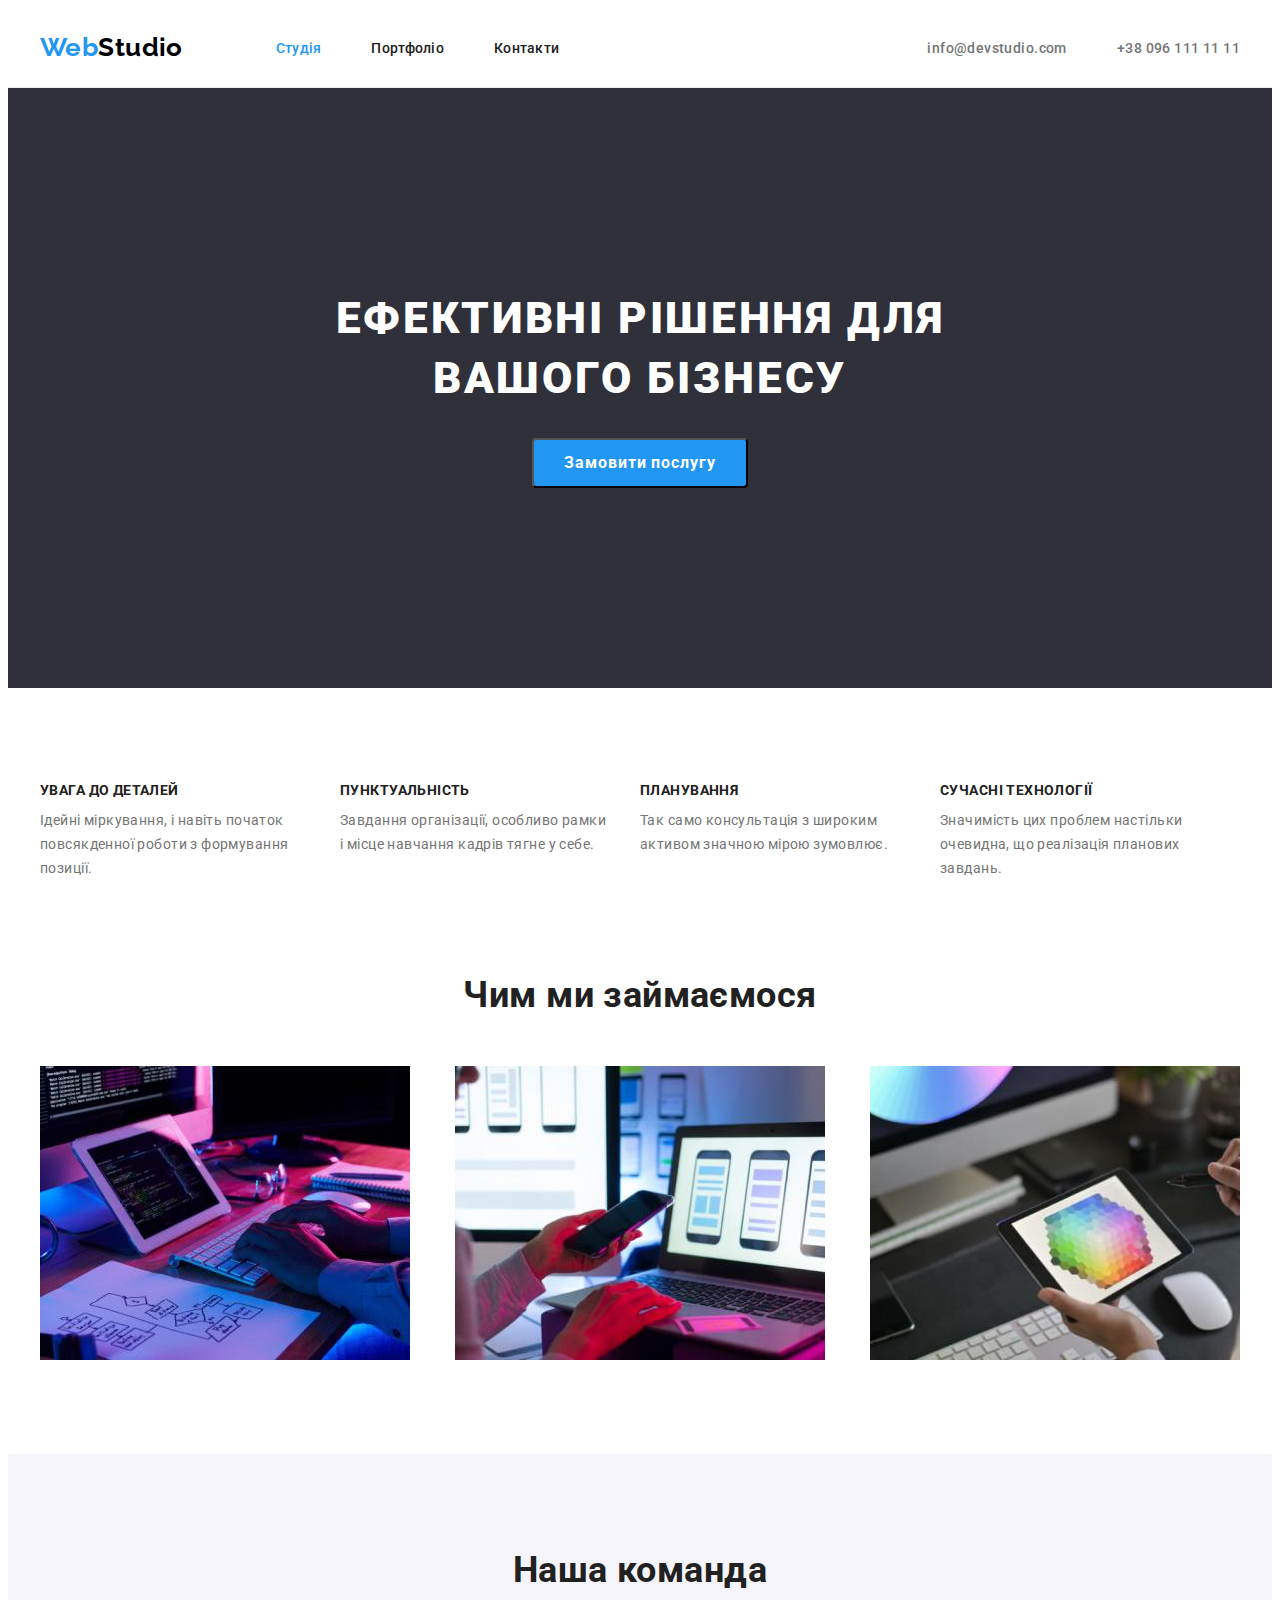
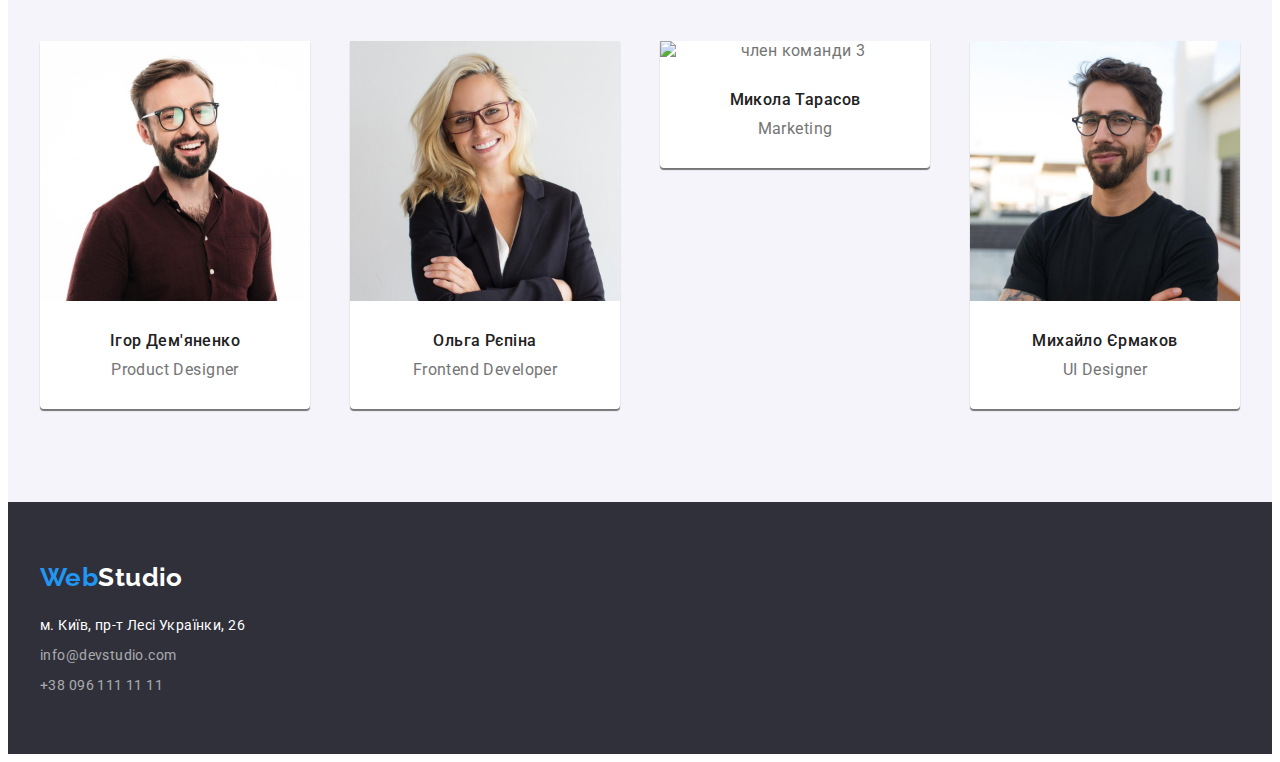
==== index.html @ a2981fea "test commit hw4" ====
<!DOCTYPE html>
<html lang="uk">

<head>
  <meta charset="UTF-8">
  <meta http-equiv="X-UA-Compatible" content="IE=edge">
  <meta name="viewport" content="width=device-width, initial-scale=1.0">
  <meta name="description" content="Рішення для бізнесу в Інтернет">
  <title>Web Studio</title>
  <link rel="preconnect" href="https://fonts.googleapis.com">
  <link rel="preconnect" href="https://fonts.gstatic.com" crossorigin>
  <link href="https://fonts.googleapis.com/css2?family=Raleway:wght@700&family=Roboto:wght@400;500;700;900&display=swap"
    rel="stylesheet">
  <link rel="stylesheet" href="https://cdnjs.cloudflare.com/ajax/libs/modern-normalize/1.1.0/modern-normalize.min.css"
    integrity="sha512-wpPYUAdjBVSE4KJnH1VR1HeZfpl1ub8YT/NKx4PuQ5NmX2tKuGu6U/JRp5y+Y8XG2tV+wKQpNHVUX03MfMFn9Q=="
    crossorigin="anonymous" referrerpolicy="no-referrer">
  <link rel="stylesheet" href="./css/styles.css">
</head>

<body>
  <header class="hdr">
    <div class="container hdr-container">
      <a class="logo-link logo-in-header" href="/"><span class="logo-accent">Web</span>Studio</a>
      <nav class="nav">
        <ul class="hdr-list nav-list">
          <li><a class="nav-list-link  current" href="./index.html">Студія</a></li>
          <li><a class="nav-list-link accent-link" href="./portfolio.html">Портфоліо</a></li>
          <li><a class="nav-list-link accent-link" href="#">Контакти</a></li>
        </ul>
      </nav>

      <ul class="hdr-list">
        <li><a class="contact-list-link accent-link" href="mailto:info@devstudio.com">info@devstudio.com</a></li>
        <li><a class="contact-list-link accent-link" href="tel:+380961111111">+38 096 111 11 11</a></li>
      </ul>
    </div>
  </header>

  <main>
    <section class="hero">
      <div class="container">
        <h1 class="hero-hdr">Ефективні рішення для<br> вашого бізнесу</h1>
        <button type="button" class="hero-btn">Замовити послугу</button>
      </div>
    </section>

    <section class="profile">
      <div class="container">
        <h2 class="visually-hidden">Особливості</h2>
        <ul class="profile-list ">
          <li class="profile-item">
            <h3 class="profile-title">УВАГА ДО ДЕТАЛЕЙ</h3>
            <p>
              Ідейні міркування, і навіть початок повсякденної роботи з
              формування позиції.
            </p>
          </li>
          <li class="profile-item">
            <h3 class="profile-title">ПУНКТУАЛЬНІСТЬ</h3>
            <p>
              Завдання організації, особливо рамки і місце навчання кадрів тягне
              у себе.
            </p>
          </li>
          <li class="profile-item">
            <h3 class="profile-title">ПЛАНУВАННЯ</h3>
            <p>
              Так само консультація з широким активом значною мірою зумовлює.
            </p>
          </li>
          <li class="profile-item">
            <h3 class="profile-title">СУЧАСНІ ТЕХНОЛОГІЇ</h3>
            <p>
              Значимість цих проблем настільки очевидна, що реалізація планових
              завдань.
            </p>
          </li>
        </ul>
      </div>
    </section>

    <section class="competence">
      <div class="container">
        <h2 class="competence-hdr">Чим ми займаємося</h2>
        <ul class="competence-list ">
          <li class="competence-list-item"><img src="./images/act1.jpg" alt="Розробка" width="370"></li>
          <li><img src="./images/act2.jpg" alt="Тестування" width="370"></li>
          <li><img src="./images/act3.jpg" alt="Дизайн" width="370"></li>
        </ul>
      </div>
    </section>

    <section class="team">
      <div class="container">
        <h2 class="team-hdr">Наша команда</h2>
        <ul class="team-list ">
          <li class="team-card">
            <img src="./images/tmember1.jpg" alt="член команди 1" width="270">
            <p class="team-card-name">Ігор Дем'яненко</p>
            <p lang="en" class="team-card-description">Product Designer</p>
          </li>
          <li class="team-card">
            <img src="./images/tmember2.jpg" alt="член команди 2" width="270">
            <p class="team-card-name">Ольга Рєпіна</p>
            <p lang="en" class="team-card-description">Frontend Developer</p>
          </li>
          <li class="team-card">
            <img src="./images/tmember3.jpg" alt="член команди 3" width="270">
            <p class="team-card-name">Микола Тарасов</p>
            <p lang="en" class="team-card-description">Marketing</p>
          </li>
          <li class="team-card">
            <img src="./images/tmember4.jpg" alt="член команди 4" width="270">
            <p class="team-card-name">Михайло Єрмаков</p>
            <p lang="en" class="team-card-description">UI Designer</p>
          </li>
        </ul>
      </div>
    </section>
  </main>

  <footer class="page-footer">
    <div class="container">
      <a href="/" class="logo-link in-footer"><span class="logo-accent">Web</span>Studio</a>
      <address class="addr">
        <ul class="addr-list">
          <li class="addr-list-item">
            <a class="addr-link on-map-color accent-link"
              href="https://www.google.com/maps/place/Lesi+Ukrainky+Blvd,+26,+Kyiv,+Ukraine,+02000/@50.4265807,30.5383858,17z/data=!3m1!4b1!4m5!3m4!1s0x40d4cf0e033ecbe9:0x57a4dffefec77da0!8m2!3d50.4265807!4d30.5383858"
              target="_blank" rel="noopener noreferrer">м. Київ, пр-т Лесі Українки, 26
            </a>
          </li>
          <li class="addr-list-item">
            <a class="addr-link remote-color accent-link" href="mailto:info@devstudio.com">info@devstudio.com</a>
          </li>
          <li class="addr-list-item">
            <a class="addr-link  remote-color accent-link" href="tel:+380961111111">+38 096 111 11 11</a>
          </li>
        </ul>
      </address>
    </div>
  </footer>
</body>

</html>
---- css/styles.css ----
:root {
  --color-primary: #757575;
  --color-secondary: #212121;
  --color-accent: #2196f3;
  --color-white: #ffffff;
  --color-black: #000000;
  --color-footer-link: rgba(255, 255, 255, 0.6);
  --color-background: #f5f5f5;
  --color-background-secondary: #f5f4fa; /*btns */
  --color-background-black: #2f303a;
  --color-border: #eeeeee;

  /* net values */
  --net-row-num: 3;
  --net-space: 30px;
}

/* ============================== TAG SELECTORS ============================= */

h1,
h2,
h3,
h4,
h5,
h6,
p {
  margin: 0;
}

img {
  /* display: inline-block; */
  display: block;
  max-width: 100%;
  height: auto;
}

ul {
  list-style: none;
  margin: 0;
  padding: 0;
}

a {
  text-decoration: none;
}

button {
  font-family: inherit;
  border-radius: 4px;
  cursor: pointer;
  display: block;
  margin: 0 auto;
}

body {
  background-color: var(--color-white);
  color: var(--color-primary);
  font-family: Roboto, sans-serif;
  font-size: 14px;
  line-height: calc(24 / 14);
  letter-spacing: 0.03em;
}

/* ============================== AUXILARY CLASSES ========================== */

.visually-hidden {
  position: absolute;
  width: 1px;
  height: 1px;
  margin: -1px;
  border: 0;
  padding: 0;
  white-space: nowrap;
  clip-path: inset(100%);
  clip: rect(0 0 0 0);
  overflow: hidden;
}

.accent-link:hover,
.accent-link:focus {
  color: var(--color-accent);
}

.container {
  width: 1200px;
  padding-left: 15px;
  padding-right: 15px;
  margin: 0 auto;
  /* outline: 2px solid red; */
}

/* ============================== HEADER ============================== */

.hdr {
  border-bottom: 1px solid #ececec;
}

/* header height = 80px based on link height = 80px, no paddings*/
.hdr-container {
  display: flex;
  align-items: center;
}

.logo-link {
  font-family: Raleway;
  font-size: 26px;
  font-weight: 700;
  line-height: calc(31 / 26);
  display: inline-block;

  margin-right: 93px;
}

.logo-link.logo-in-header {
  color: var(--color-black);
  padding: 24px 0;
}

.logo-accent {
  color: var(--color-accent);
}

.nav {
  margin-right: auto;
}

.hdr-list {
  display: flex;
}

.nav-list {
  font-weight: 500;
  letter-spacing: 0.02em;
}

.hdr-list > li {
  margin-right: 50px;
}

.hdr-list > li:last-child {
  margin-right: 0px;
}

.nav-list-link {
  color: var(--color-secondary);
  line-height: 1.14;
  padding: 23px 0;
}

.contact-list-link {
  font-weight: 500;
  color: var(--color-primary);
  line-height: 1.14;
  padding: 23px 0;
}

.nav-list-link.current {
  color: var(--color-accent);
}

/* ============================== FOOTER ============================== */

.page-footer {
  padding-top: 60px;
  padding-bottom: 60px;
  background-color: var(--color-background-black);
}

.logo-link.in-footer {
  color: var(--color-white);
  margin-bottom: 20px;
}

.addr {
  color: var(--color-white);
  font-style: inherit;
}

.addr-list {
  padding: 0px;
}

.on-map-color {
  color: var(--color-white);
}

.remote-color {
  color: var(--color-footer-link);
}

.addr-list-item {
  max-height: 21px;
  margin-bottom: 9px;
}
.addr-list-item:last-child {
  margin-bottom: 0;
}

/* ============================== HERO ============================== */

.hero {
  background-color: var(--color-background-black);
  padding-top: 200px;
  padding-bottom: 200px;
}

.hero-hdr {
  color: var(--color-white);
  font-size: 44px;
  font-weight: 900;
  line-height: calc(60 / 44);
  letter-spacing: 0.06em;
  text-transform: uppercase;
  text-align: center;
  margin-bottom: 30px;
}

.hero-btn {
  height: 50px;
  width: 216px;
  color: var(--color-white);
  background-color: var(--color-accent);
  font-size: 16px;
  font-weight: 700;
  line-height: calc(30 / 16);
  letter-spacing: 0.06em;
}

/* ============================== PROFILE ============================== */

.profile {
  padding-top: 94px;
  padding-bottom: 94px;
}

.profile-list {
  display: flex;
}

.profile-item {
  width: 270px;
  margin-right: 30px;
}
.profile-item:last-child {
  margin-right: 0;
}

.profile-title {
  color: var(--color-secondary);
  font-size: 14px;
  line-height: calc(16 / 14);
  text-align: left;
  text-transform: uppercase;
  margin-bottom: 10px;
}

/* ============================== COMPETENCE & TEAM ============================== */

.competence {
  padding-bottom: 94px;
}

.team {
  background-color: var(--color-background-secondary);
  padding-top: 95px;
  padding-bottom: 93px;
}

.competence-list,
.team-list {
  display: flex;

  justify-content: space-between;
  align-items: flex-start;
}

.competence-hdr,
.team-hdr {
  color: var(--color-secondary);
  font-size: 36px;
  line-height: calc(42 / 36);
  text-align: center;
  margin-bottom: 50px;
}

.competence-list-item {
  min-width: 370 px;
}

.team-card {
  background-color: var(--color-white);
  font-size: 16px;
  line-height: calc(19 / 16);
  text-align: center;
  padding-bottom: 30px;
  border-radius: 0px 0px 4px 4px;
  box-shadow: 0 2px 1px var(--color-primary);
}

.team-card-name {
  color: var(--color-secondary);
  font-weight: 500;
  margin-bottom: 10px;
  margin-top: 30px;
}

/* ============================== PORTFOLIO PAGE ============================== */

.projects {
  padding-top: 94px;
  padding-bottom: 94px;
}

.filters {
  display: flex;
  margin-bottom: 50px;
  justify-content: center;
}

.filters-item {
  margin-left: 8px;
}

.filters-item:first-child {
  margin-left: 0;
}

.filter-btn {
  color: var(--color-secondary);
  font-weight: 500;
  font-size: 16px;
  line-height: calc(26 / 16);
  letter-spacing: inherit;
  padding: 6px 22px;
  border-style: none;
}

.filter-btn:hover,
.filter-btn:focus {
  color: var(--color-white);
}

.project-list {
  display: flex;
  flex-wrap: wrap;
  margin-top: calc((-1) * var(--net-space));
  margin-left: calc((-1) * var(--net-space) );
}

.project-list-item {
  margin-left: var(--net-space);
   margin-top: var(--net-space);

  flex-basis: calc(100% / var(--net-row-num) - var(--net-space) * (var(--net-row-num - 1)));
}

.project-description {
  margin:0;
  padding: 20px 24px 19px;
  border-bottom: 1px solid var(--color-border);
  border-left: 1px solid var(--color-border);
  border-right: 1px solid var(--color-border);
}

.project-title {
  color: var(--color-secondary);
  font-size: 18px;
  font-weight: 700;
  line-height: 2;
  letter-spacing: 0.06em;
  margin-bottom: 4px;
}

.project-type {
  color: var(--color-primary);
  font-size: 16px;
  line-height: calc(30 / 16);

}
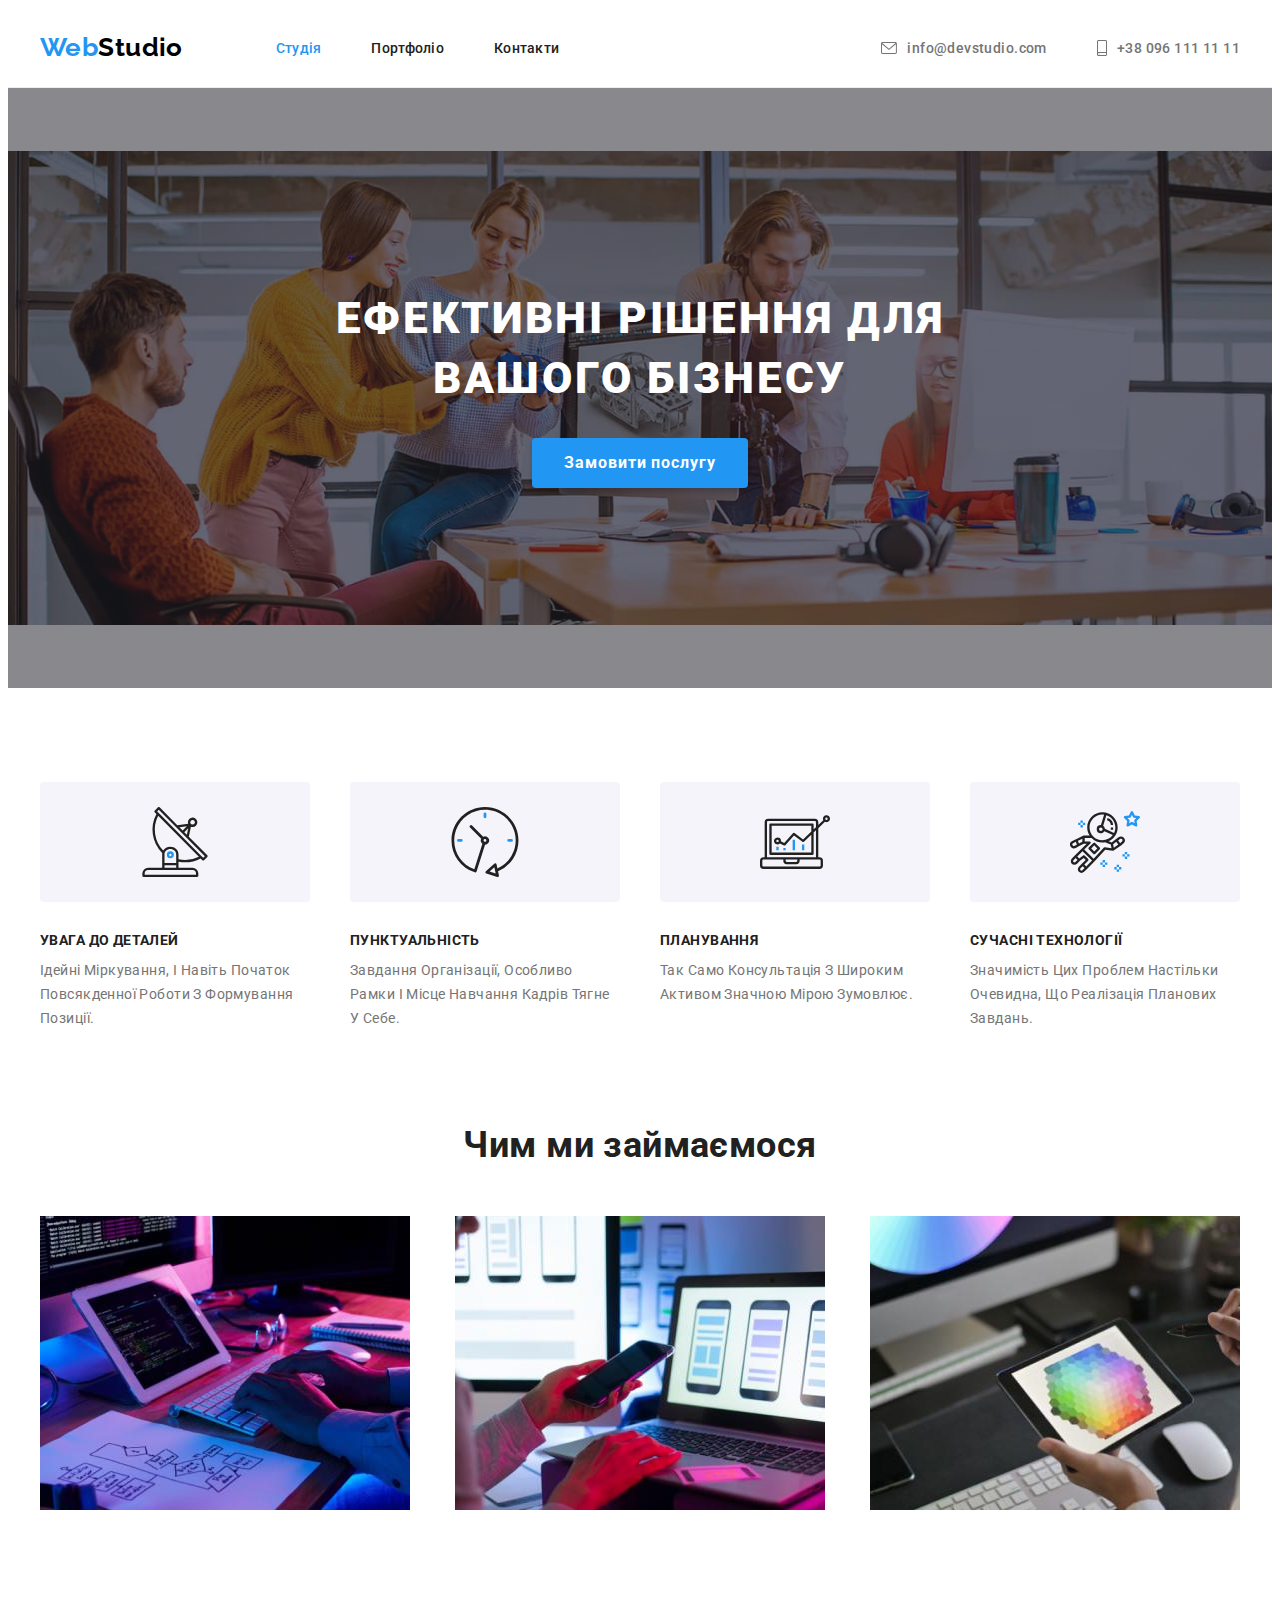
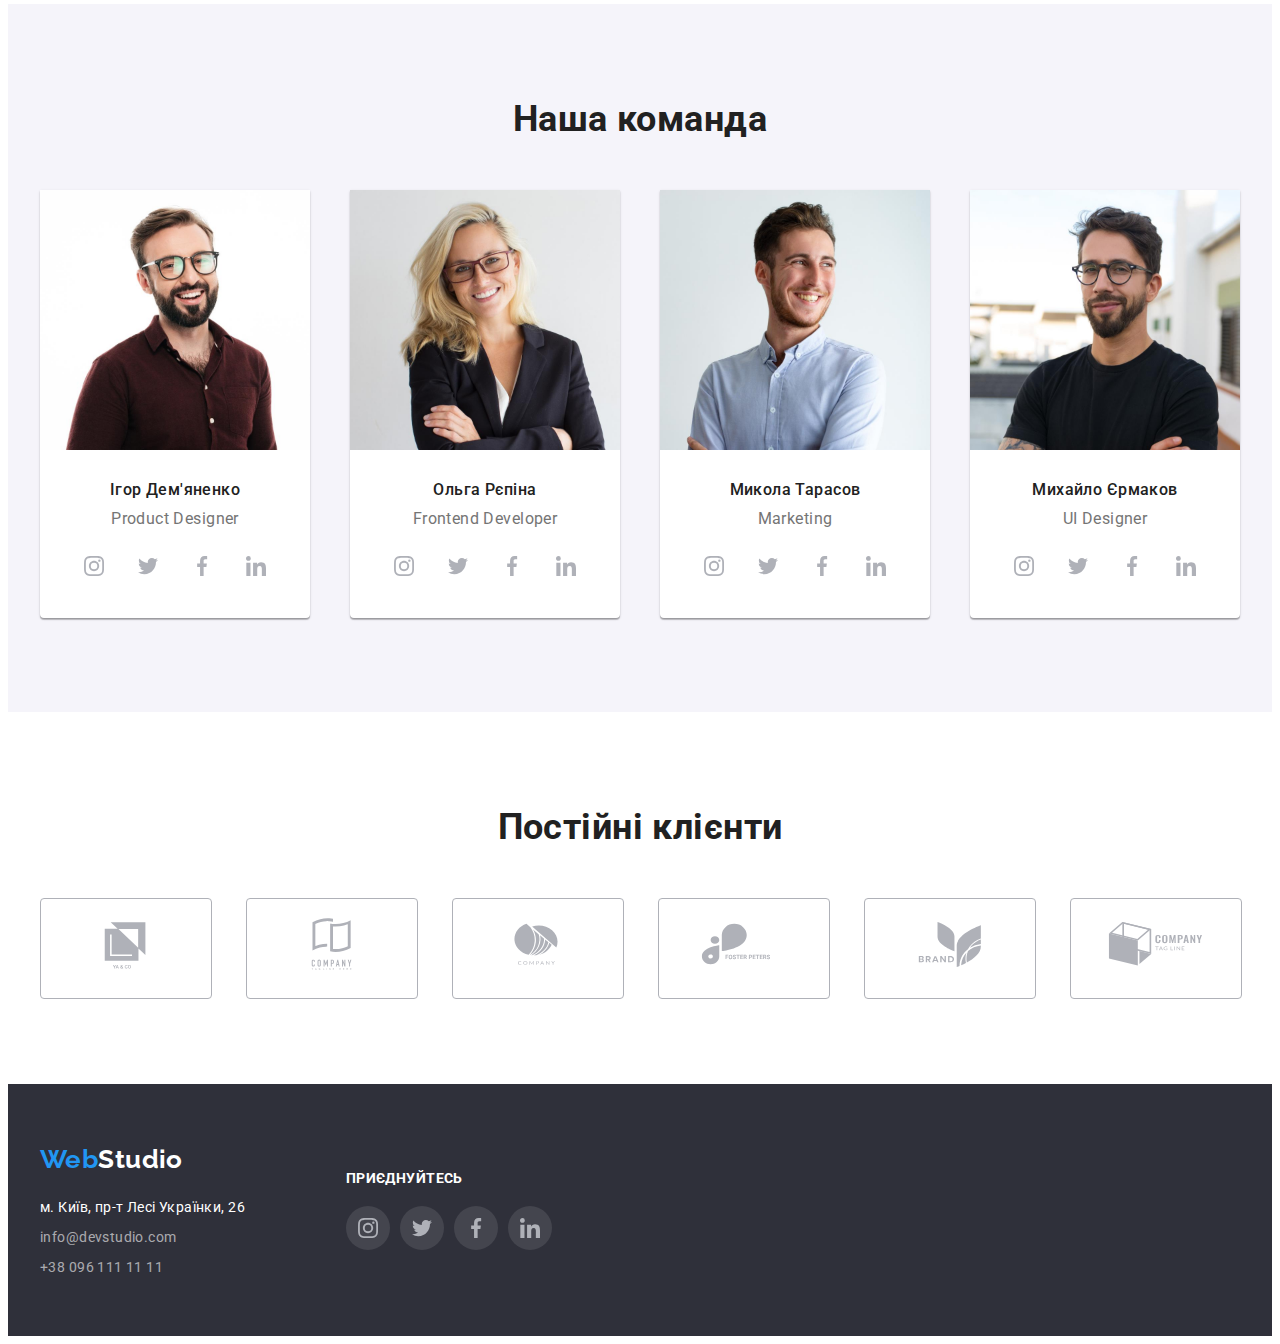
==== commit 0a35bc04: "test commit before final" ====
--- a/index.html
+++ b/index.html
@@ -24,53 +24,67 @@
       <nav class="nav">
         <ul class="hdr-list nav-list">
           <li><a class="nav-list-link  current" href="./index.html">Студія</a></li>
-          <li><a class="nav-list-link accent-link" href="./portfolio.html">Портфоліо</a></li>
-          <li><a class="nav-list-link accent-link" href="#">Контакти</a></li>
+          <li><a class="nav-list-link active-link" href="./portfolio.html">Портфоліо</a></li>
+          <li><a class="nav-list-link active-link" href="#">Контакти</a></li>
         </ul>
       </nav>
 
       <ul class="hdr-list">
-        <li><a class="contact-list-link accent-link" href="mailto:info@devstudio.com">info@devstudio.com</a></li>
-        <li><a class="contact-list-link accent-link" href="tel:+380961111111">+38 096 111 11 11</a></li>
+        <li>
+          <a class="contact-list-link active-link" href="mailto:info@devstudio.com">
+            <svg width="16" height="12">
+              <use href="./images/icons.svg#icon-envelope"></use>
+            </svg>info@devstudio.com</a>
+        </li>
+        <li>
+          <a class="contact-list-link active-link" href="tel:+380961111111">
+            <svg width="10" height="16">
+              <use href="./images/icons.svg#icon-smartphone"></use>
+            </svg>
+            +38 096 111 11 11</a>
+        </li>
       </ul>
     </div>
   </header>
 
   <main>
+    <!-- hero section -->
     <section class="hero">
+
       <div class="container">
         <h1 class="hero-hdr">Ефективні рішення для<br> вашого бізнесу</h1>
         <button type="button" class="hero-btn">Замовити послугу</button>
       </div>
     </section>
 
-    <section class="profile">
+    <!-- Особливості - profile section -->
+    <section class="section">
       <div class="container">
         <h2 class="visually-hidden">Особливості</h2>
-        <ul class="profile-list ">
-          <li class="profile-item">
+        <ul class="section-list">
+          <li class="attention profile-item">
             <h3 class="profile-title">УВАГА ДО ДЕТАЛЕЙ</h3>
-            <p>
+            <p class="profile-description">
               Ідейні міркування, і навіть початок повсякденної роботи з
               формування позиції.
             </p>
           </li>
-          <li class="profile-item">
+          <li class="punctuality profile-item">
             <h3 class="profile-title">ПУНКТУАЛЬНІСТЬ</h3>
-            <p>
+            <p class="profile-description">
               Завдання організації, особливо рамки і місце навчання кадрів тягне
               у себе.
             </p>
           </li>
-          <li class="profile-item">
+          <li class="planning profile-item">
             <h3 class="profile-title">ПЛАНУВАННЯ</h3>
-            <p>
+            <p class="profile-description">
               Так само консультація з широким активом значною мірою зумовлює.
             </p>
           </li>
-          <li class="profile-item">
+          <li class="technology profile-item">
             <h3 class="profile-title">СУЧАСНІ ТЕХНОЛОГІЇ</h3>
-            <p>
+            <p class="profile-description">
               Значимість цих проблем настільки очевидна, що реалізація планових
               завдань.
             </p>
@@ -79,10 +93,11 @@
       </div>
     </section>
 
+    <!-- Чим ми займаємося - competence section -->
     <section class="competence">
       <div class="container">
-        <h2 class="competence-hdr">Чим ми займаємося</h2>
-        <ul class="competence-list ">
+        <h2 class="section-h2">Чим ми займаємося</h2>
+        <ul class="section-list">
           <li class="competence-list-item"><img src="./images/act1.jpg" alt="Розробка" width="370"></li>
           <li><img src="./images/act2.jpg" alt="Тестування" width="370"></li>
           <li><img src="./images/act3.jpg" alt="Дизайн" width="370"></li>
@@ -90,54 +105,210 @@
       </div>
     </section>
 
-    <section class="team">
-      <div class="container">
-        <h2 class="team-hdr">Наша команда</h2>
-        <ul class="team-list ">
+    <!-- Наша команда - team section -->
+    <section class="section bg-color-secondary ">
+      <div class="container">
+        <h2 class="section-h2">Наша команда</h2>
+        <ul class="section-list">
           <li class="team-card">
             <img src="./images/tmember1.jpg" alt="член команди 1" width="270">
             <p class="team-card-name">Ігор Дем'яненко</p>
             <p lang="en" class="team-card-description">Product Designer</p>
+            <ul class="soc-list team-list">
+              <li class="soc-item">
+                <a class="soc-link" href="#">
+                  <svg class="soc-icon" width="20" height="20">
+                    <use href="./images/icons.svg#icon-instagram"></use>
+                  </svg>
+                </a>
+              </li>
+              <li class="soc-item">
+                <a class="soc-link" href="#"><svg class="soc-icon" width="20" height="20">
+                    <use href="./images/icons.svg#icon-twitter"></use>
+                  </svg></a>
+              </li>
+              <li class="soc-item">
+                <a class="soc-link" href="#"><svg class="soc-icon" width="20" height="20">
+                    <use href="./images/icons.svg#icon-facebook"></use>
+                  </svg></a>
+              </li>
+              <li class="soc-item">
+                <a class="soc-link" href="#"><svg class="soc-icon" width="20" height="20">
+                    <use href="./images/icons.svg#icon-linkedin"></use>
+                  </svg></a>
+              </li>
+            </ul>
           </li>
           <li class="team-card">
             <img src="./images/tmember2.jpg" alt="член команди 2" width="270">
             <p class="team-card-name">Ольга Рєпіна</p>
             <p lang="en" class="team-card-description">Frontend Developer</p>
+            <ul class="soc-list team-list">
+              <li class="soc-item">
+                <a class="soc-link" href="#">
+                  <svg class="soc-icon" width="20" height="20">
+                    <use href="./images/icons.svg#icon-instagram"></use>
+                  </svg>
+                </a>
+              </li>
+              <li class="soc-item">
+                <a class="soc-link" href="#"><svg class="soc-icon" width="20" height="20">
+                    <use href="./images/icons.svg#icon-twitter"></use>
+                  </svg></a>
+              </li>
+              <li class="soc-item">
+                <a class="soc-link" href="#"><svg class="soc-icon" width="20" height="20">
+                    <use href="./images/icons.svg#icon-facebook"></use>
+                  </svg></a>
+              </li>
+              <li class="soc-item">
+                <a class="soc-link" href="#"><svg class="soc-icon" width="20" height="20">
+                    <use href="./images/icons.svg#icon-linkedin"></use>
+                  </svg></a>
+              </li>
+            </ul>
           </li>
           <li class="team-card">
             <img src="./images/tmember3.jpg" alt="член команди 3" width="270">
             <p class="team-card-name">Микола Тарасов</p>
             <p lang="en" class="team-card-description">Marketing</p>
+            <ul class="soc-list team-list">
+              <li class="soc-item">
+                <a class="soc-link" href="#">
+                  <svg class="soc-icon" width="20" height="20">
+                    <use href="./images/icons.svg#icon-instagram"></use>
+                  </svg>
+                </a>
+              </li>
+              <li class="soc-item">
+                <a class="soc-link" href="#"><svg class="soc-icon" width="20" height="20">
+                    <use href="./images/icons.svg#icon-twitter"></use>
+                  </svg></a>
+              </li>
+              <li class="soc-item">
+                <a class="soc-link" href="#"><svg class="soc-icon" width="20" height="20">
+                    <use href="./images/icons.svg#icon-facebook"></use>
+                  </svg></a>
+              </li>
+              <li class="soc-item">
+                <a class="soc-link" href="#"><svg class="soc-icon" width="20" height="20">
+                    <use href="./images/icons.svg#icon-linkedin"></use>
+                  </svg></a>
+              </li>
+            </ul>
           </li>
           <li class="team-card">
             <img src="./images/tmember4.jpg" alt="член команди 4" width="270">
             <p class="team-card-name">Михайло Єрмаков</p>
             <p lang="en" class="team-card-description">UI Designer</p>
-          </li>
+            <ul class="soc-list team-list">
+              <li class="soc-item">
+                <a class="soc-link" href="#">
+                  <svg class="soc-icon" width="20" height="20">
+                    <use href="./images/icons.svg#icon-instagram"></use>
+                  </svg>
+                </a>
+              </li>
+              <li class="soc-item">
+                <a class="soc-link" href="#"><svg class="soc-icon" width="20" height="20">
+                    <use href="./images/icons.svg#icon-twitter"></use>
+                  </svg></a>
+              </li>
+              <li class="soc-item">
+                <a class="soc-link" href="#"><svg class="soc-icon" width="20" height="20">
+                    <use href="./images/icons.svg#icon-facebook"></use>
+                  </svg></a>
+              </li>
+              <li class="soc-item">
+                <a class="soc-link" href="#"><svg class="soc-icon" width="20" height="20">
+                    <use href="./images/icons.svg#icon-linkedin"></use>
+                  </svg></a>
+              </li>
+            </ul>
+          </li>
+        </ul>
+      </div>
+    </section>
+
+    <!-- Постійні клієнти - client section -->
+    <section class="section">
+      <div class="container">
+        <h2 class="section-h2">Постійні клієнти</h2>
+        <ul class="section-list">
+          <li class="clients-item">
+            <a class="client-link active-link" href="#"><svg class="clients-icon">
+                <use href="./images/icons.svg#icon-logo-1"></use>
+              </svg></a></li>
+          <li class="clients-item"><a class="client-link active-link" href="#"><svg class="clients-icon">
+                <use href="./images/icons.svg#icon-logo-2"></use>
+              </svg></a></li>
+          <li class="clients-item"><a class="client-link active-link" href="#"><svg class="clients-icon">
+                <use href="./images/icons.svg#icon-logo-3"></use>
+              </svg></a></li>
+          <li class="clients-item"><a class="client-link active-link" href="#"><svg class="clients-icon">
+                <use href="./images/icons.svg#icon-logo-4"></use>
+              </svg></a></li>
+          <li class="clients-item"><a class="client-link active-link" href="#"><svg class="clients-icon">
+                <use href="./images/icons.svg#icon-logo-5"></use>
+              </svg></a></li>
+          <li class="clients-item"><a class="client-link active-link" href="#"><svg class="clients-icon">
+                <use href="./images/icons.svg#icon-logo-6"></use>
+              </svg></a></li>
         </ul>
       </div>
     </section>
   </main>
 
+  <!-- footer -->
   <footer class="page-footer">
-    <div class="container">
-      <a href="/" class="logo-link in-footer"><span class="logo-accent">Web</span>Studio</a>
-      <address class="addr">
-        <ul class="addr-list">
-          <li class="addr-list-item">
-            <a class="addr-link on-map-color accent-link"
-              href="https://www.google.com/maps/place/Lesi+Ukrainky+Blvd,+26,+Kyiv,+Ukraine,+02000/@50.4265807,30.5383858,17z/data=!3m1!4b1!4m5!3m4!1s0x40d4cf0e033ecbe9:0x57a4dffefec77da0!8m2!3d50.4265807!4d30.5383858"
-              target="_blank" rel="noopener noreferrer">м. Київ, пр-т Лесі Українки, 26
+    <div class="container ftr-container">
+      <div>
+        <a href="/" class="logo-link in-footer"><span class="logo-accent">Web</span>Studio</a>
+        <address class="addr">
+          <ul class="addr-list">
+            <li class="addr-list-item">
+              <a class="addr-link on-map-color active-link"
+                href="https://www.google.com/maps/place/Lesi+Ukrainky+Blvd,+26,+Kyiv,+Ukraine,+02000/@50.4265807,30.5383858,17z/data=!3m1!4b1!4m5!3m4!1s0x40d4cf0e033ecbe9:0x57a4dffefec77da0!8m2!3d50.4265807!4d30.5383858"
+                target="_blank" rel="noopener noreferrer">м. Київ, пр-т Лесі Українки, 26
+              </a>
+            </li>
+            <li class="addr-list-item">
+              <a class="addr-link remote-color active-link" href="mailto:info@devstudio.com">info@devstudio.com</a>
+            </li>
+            <li class="addr-list-item">
+              <a class="addr-link  remote-color active-link" href="tel:+380961111111">+38 096 111 11 11</a>
+            </li>
+          </ul>
+        </address>
+      </div>
+
+      <div class="social">
+        <h3 class="social-hdr">приєднуйтесь</h3>
+        <ul class="soc-list">
+          <li class="soc-item">
+            <a class="soc-link" href="#">
+              <svg class="soc-icon" width="20" height="20">
+                <use href="./images/icons.svg#icon-instagram"></use>
+              </svg>
             </a>
           </li>
-          <li class="addr-list-item">
-            <a class="addr-link remote-color accent-link" href="mailto:info@devstudio.com">info@devstudio.com</a>
-          </li>
-          <li class="addr-list-item">
-            <a class="addr-link  remote-color accent-link" href="tel:+380961111111">+38 096 111 11 11</a>
-          </li>
-        </ul>
-      </address>
+          <li class="soc-item">
+            <a class="soc-link" href="#"><svg class="soc-icon" width="20" height="20">
+                <use href="./images/icons.svg#icon-twitter"></use>
+              </svg></a>
+          </li>
+          <li class="soc-item">
+            <a class="soc-link" href="#"><svg class="soc-icon" width="20" height="20">
+                <use href="./images/icons.svg#icon-facebook"></use>
+              </svg></a>
+          </li>
+          <li class="soc-item">
+            <a class="soc-link" href="#"><svg class="soc-icon" width="20" height="20">
+                <use href="./images/icons.svg#icon-linkedin"></use>
+              </svg></a>
+          </li>
+        </ul>
+      </div>
     </div>
   </footer>
 </body>
--- a/css/styles.css
+++ b/css/styles.css
@@ -9,7 +9,7 @@
   --color-background-secondary: #f5f4fa; /*btns */
   --color-background-black: #2f303a;
   --color-border: #eeeeee;
-
+  --color-fill-inactive: #afb1b8;
   /* net values */
   --net-row-num: 3;
   --net-space: 30px;
@@ -28,7 +28,6 @@
 }
 
 img {
-  /* display: inline-block; */
   display: block;
   max-width: 100%;
   height: auto;
@@ -76,9 +75,10 @@
   overflow: hidden;
 }
 
-.accent-link:hover,
-.accent-link:focus {
+.active-link:hover,
+.active-link:focus {
   color: var(--color-accent);
+  fill: var(--color-accent);
 }
 
 .container {
@@ -89,6 +89,14 @@
   /* outline: 2px solid red; */
 }
 
+.bg-color-secondary {
+  background-color: var(--color-background-secondary);
+}
+
+.section {
+  padding: 94px 0;
+}
+
 /* ============================== HEADER ============================== */
 
 .hdr {
@@ -107,7 +115,6 @@
   font-weight: 700;
   line-height: calc(31 / 26);
   display: inline-block;
-
   margin-right: 93px;
 }
 
@@ -126,11 +133,12 @@
 
 .hdr-list {
   display: flex;
-}
-
-.nav-list {
   font-weight: 500;
-  letter-spacing: 0.02em;
+  /* line height increased to extende link active zone */
+  padding: auto 0;
+  line-height: 3;
+  /* line-height: 1.14;
+    padding: 23px 0; */
 }
 
 .hdr-list > li {
@@ -141,24 +149,38 @@
   margin-right: 0px;
 }
 
+.nav-list {
+  letter-spacing: 0.02em;
+}
+
 .nav-list-link {
+  display: inline-block;
   color: var(--color-secondary);
-  line-height: 1.14;
-  padding: 23px 0;
-}
-
-.contact-list-link {
-  font-weight: 500;
-  color: var(--color-primary);
-  line-height: 1.14;
-  padding: 23px 0;
 }
 
 .nav-list-link.current {
   color: var(--color-accent);
 }
 
+.contact-list-link {
+  color: var(--color-primary);
+  display: flex;
+  gap: 10px;
+  align-items: center;
+  fill: var(--color-primary);
+}
+
+/* TODO??? */
+.inactive-icon {
+  /* fill: var(--color-fill-inactive); */
+}
+
 /* ============================== FOOTER ============================== */
+
+.ftr-container {
+  display: flex;
+  align-items: center;
+}
 
 .page-footer {
   padding-top: 60px;
@@ -192,14 +214,76 @@
   max-height: 21px;
   margin-bottom: 9px;
 }
+
 .addr-list-item:last-child {
   margin-bottom: 0;
 }
 
+.social {
+  margin-left: 70px;
+}
+
+.social-hdr {
+  margin-bottom: 20px;
+  color: #ffffff;
+  text-transform: uppercase;
+  font-size: 14px;
+  line-height: calc(16.41 / 14);
+  /* letter-spacing: 0.03em; */
+}
+
+.soc-list {
+  display: flex;
+  gap: 10px;
+}
+
+.soc-item {
+  width: 44px;
+  height: 44px;
+}
+
+.soc-link {
+  width: 100%;
+  height: 100%;
+  border-radius: 50%;
+  display: flex;
+  justify-content: center;
+  align-items: center;
+  /* fill: var(--color-fill-inactive); */
+  background-color: rgba(255, 255, 255, 0.1);
+}
+
+.soc-icon {
+  fill: var(--color-fill-inactive);
+}
+
+.soc-link:focus,
+.soc-link:hover {
+  background-color: var(--color-accent);
+}
+
+.soc-link:focus .soc-icon,
+.soc-link:hover .soc-icon {
+  fill: #fff;
+}
+
 /* ============================== HERO ============================== */
 
+/* «C1» Велике зображення з ефектом затемнення (під хедером) виконано як фон i
+не розтягується ширше свого оригінального розміру 1600рх.
+ Для затемнення використовується багатошаровий фон з градієнтом  */
 .hero {
-  background-color: var(--color-background-black);
+  /* background-color: var(--color-background-black); */
+  background-color: #c4c4c4;
+  background-image: linear-gradient(
+      rgba(47, 48, 58, 0.4),
+      rgba(47, 48, 58, 0.4)
+    ),
+    url(../images/Img.jpg);
+  background-repeat: no-repeat;
+  background-position: center;
+  background-size: contain;
+
   padding-top: 200px;
   padding-bottom: 200px;
 }
@@ -224,25 +308,55 @@
   font-weight: 700;
   line-height: calc(30 / 16);
   letter-spacing: 0.06em;
-}
-
-/* ============================== PROFILE ============================== */
-
-.profile {
-  padding-top: 94px;
-  padding-bottom: 94px;
-}
-
-.profile-list {
-  display: flex;
+  box-shadow: 0px 4px 4px 0px rgba(0, 0, 0, 0.15);
+  border-style: none;
+}
+
+/* =========================== OTHER SECTIONS ========================== */
+
+.section-h2 {
+  color: var(--color-secondary);
+  font-size: 36px;
+  line-height: calc(42 / 36);
+  text-align: center;
+  margin-bottom: 50px;
+}
+
+.section-list {
+  display: flex;
+  align-items: flex-start;
+  justify-content: space-between;
+  gap: 30px;
 }
 
 .profile-item {
   width: 270px;
-  margin-right: 30px;
-}
-.profile-item:last-child {
-  margin-right: 0;
+}
+
+.profile-item::before {
+  display: block;
+  content: "";
+  height: 120px;
+  width: 270px;
+  margin-bottom: 30px;
+  border-radius: 4px;
+  background-color: var(--color-background-secondary);
+  background-repeat: no-repeat;
+  background-position: center;
+}
+
+.attention.profile-item::before {
+  background-image: url("../images/antenna.svg");
+}
+.punctuality.profile-item::before {
+  background-image: url("../images/clock.svg");
+}
+.planning.profile-item::before {
+  background-image: url("../images/diagram.svg");
+}
+
+.technology.profile-item::before {
+  background-image: url("../images/astronaut.svg");
 }
 
 .profile-title {
@@ -254,38 +368,21 @@
   margin-bottom: 10px;
 }
 
-/* ============================== COMPETENCE & TEAM ============================== */
+.profile-description {
+  text-transform: capitalize;
+}
+
+/* ===================== SECTION  ============================== */
 
 .competence {
   padding-bottom: 94px;
 }
 
-.team {
-  background-color: var(--color-background-secondary);
-  padding-top: 95px;
-  padding-bottom: 93px;
-}
-
-.competence-list,
-.team-list {
-  display: flex;
-
-  justify-content: space-between;
-  align-items: flex-start;
-}
-
-.competence-hdr,
-.team-hdr {
-  color: var(--color-secondary);
-  font-size: 36px;
-  line-height: calc(42 / 36);
-  text-align: center;
-  margin-bottom: 50px;
-}
-
 .competence-list-item {
-  min-width: 370 px;
-}
+  min-width: 370px;
+}
+
+/* ===================== SECTION TEAM & CLIENTS ============================== */
 
 .team-card {
   background-color: var(--color-white);
@@ -294,7 +391,9 @@
   text-align: center;
   padding-bottom: 30px;
   border-radius: 0px 0px 4px 4px;
-  box-shadow: 0 2px 1px var(--color-primary);
+  /* = «C3» У картках секції Наша команда є постійний ефект тіні. */
+  box-shadow: 0px 2px 1px 0px #00000033, 0px 1px 1px 0px #00000024,
+    0px 1px 3px 0px #0000001f;
 }
 
 .team-card-name {
@@ -302,6 +401,46 @@
   font-weight: 500;
   margin-bottom: 10px;
   margin-top: 30px;
+}
+
+.team-card-description {
+  margin-bottom: 16px;
+}
+
+.soc-list.team-list {
+  justify-content: center;
+}
+
+/* ===================== SECTION CLIENTS ============================== */
+
+.clients-item {
+  height: 92px;
+  width: 170px;
+}
+
+.client-link {
+  display: inline-block;
+  /* height: 92px;
+  width: 170px; */
+  border-radius: 4px;
+  border: 1px solid var(--color-fill-inactive);
+  padding: 16px 32px;
+}
+
+.clients-icon {
+  height: 60px;
+  width: 106px;
+  fill: var(--color-fill-inactive);
+}
+
+.client-link:focus,
+.client-link:hover {
+  border-color: var(--color-accent);
+}
+
+.client-link:focus .clients-icon,
+.client-link:hover .clients-icon {
+  fill: var(--color-accent);
 }
 
 /* ============================== PORTFOLIO PAGE ============================== */
@@ -335,27 +474,38 @@
   border-style: none;
 }
 
+/* = «C5» У фільтрі (список кнопок) сторінки Портфоліо є ефект тіні при ховері або фокусі на кнопки. */
 .filter-btn:hover,
 .filter-btn:focus {
   color: var(--color-white);
+  background-color: var(--color-accent);
+  box-shadow: 0px 2px 2px 0px #0000001f, 0px 1px 2px 0px #00000014,
+    0px 3px 1px 0px #0000001a;
 }
 
 .project-list {
   display: flex;
   flex-wrap: wrap;
   margin-top: calc((-1) * var(--net-space));
-  margin-left: calc((-1) * var(--net-space) );
+  margin-left: calc((-1) * var(--net-space));
 }
 
 .project-list-item {
   margin-left: var(--net-space);
-   margin-top: var(--net-space);
-
-  flex-basis: calc(100% / var(--net-row-num) - var(--net-space) * (var(--net-row-num - 1)));
+  margin-top: var(--net-space);
+  flex-basis: calc(
+    100% / var(--net-row-num) - var(--net-space) * (var(--net-row-num - 1))
+  );
+}
+
+/* «C4» = У картках сторінки Портфоліо є ефект тіні при ховері в будь-якому місці картки. */
+.project-card:hover {
+  box-shadow: 1px 4px 6px 0px #00000029, 0px 4px 4px 0px #0000000f,
+    0px 1px 1px 0px #0000001f;
 }
 
 .project-description {
-  margin:0;
+  margin: 0;
   padding: 20px 24px 19px;
   border-bottom: 1px solid var(--color-border);
   border-left: 1px solid var(--color-border);
@@ -375,5 +525,4 @@
   color: var(--color-primary);
   font-size: 16px;
   line-height: calc(30 / 16);
-
-}
+}
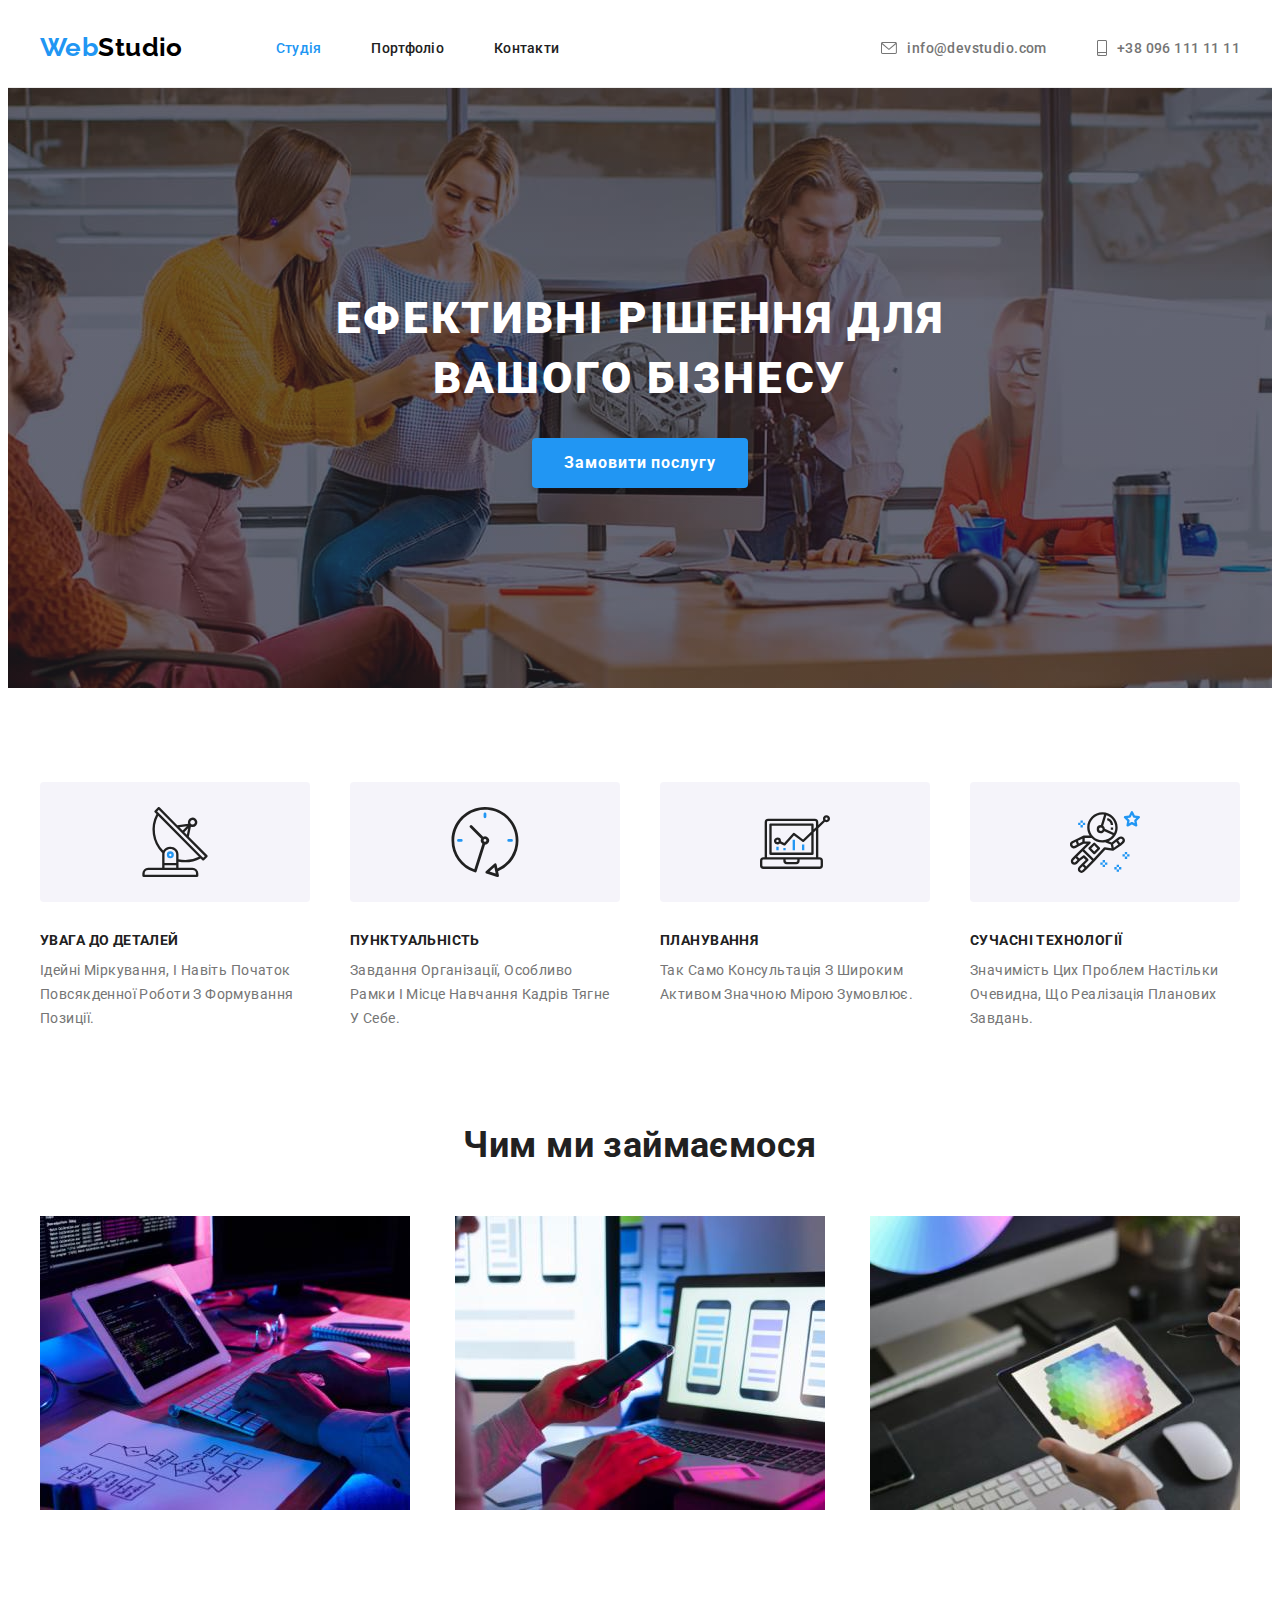
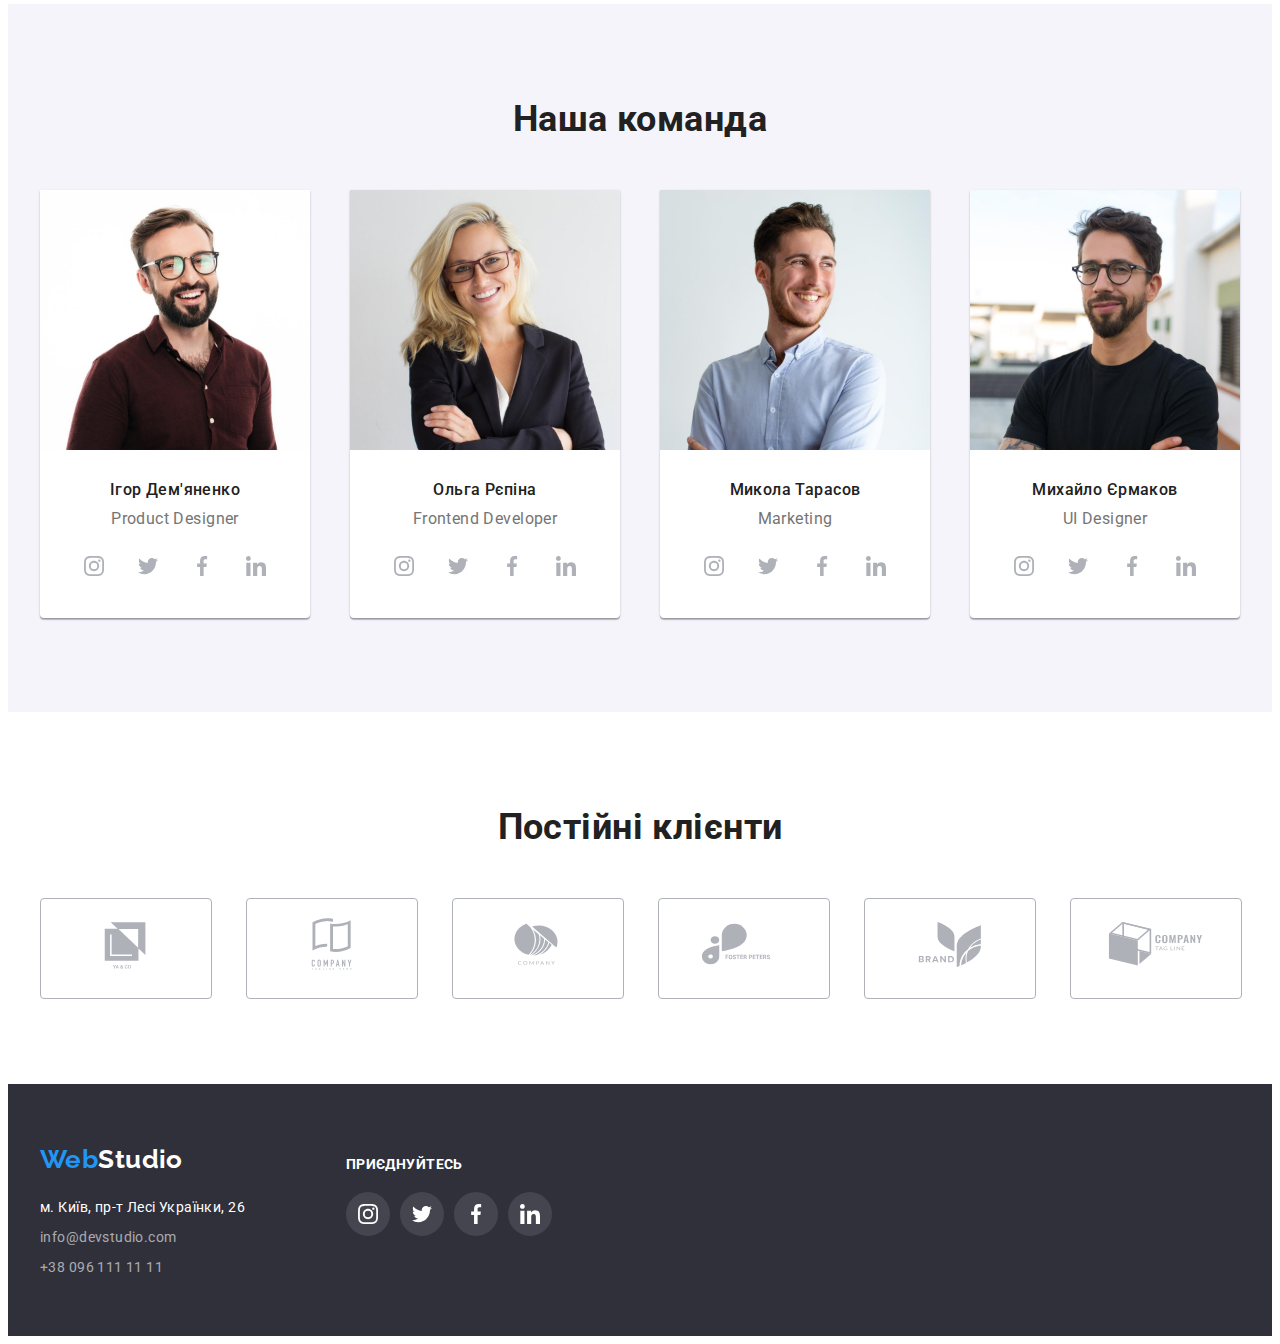
==== commit 2fa723c1: "final commit before check" ====
--- a/index.html
+++ b/index.html
@@ -30,19 +30,15 @@
       </nav>
 
       <ul class="hdr-list">
-        <li>
-          <a class="contact-list-link active-link" href="mailto:info@devstudio.com">
+        <li><a class="contact-list-link active-link" href="mailto:info@devstudio.com">
             <svg width="16" height="12">
               <use href="./images/icons.svg#icon-envelope"></use>
-            </svg>info@devstudio.com</a>
-        </li>
-        <li>
-          <a class="contact-list-link active-link" href="tel:+380961111111">
+            </svg>info@devstudio.com</a></li>
+        <li><a class="contact-list-link active-link" href="tel:+380961111111">
             <svg width="10" height="16">
               <use href="./images/icons.svg#icon-smartphone"></use>
             </svg>
-            +38 096 111 11 11</a>
-        </li>
+            +38 096 111 11 11</a></li>
       </ul>
     </div>
   </header>
@@ -238,7 +234,8 @@
           <li class="clients-item">
             <a class="client-link active-link" href="#"><svg class="clients-icon">
                 <use href="./images/icons.svg#icon-logo-1"></use>
-              </svg></a></li>
+              </svg></a>
+          </li>
           <li class="clients-item"><a class="client-link active-link" href="#"><svg class="clients-icon">
                 <use href="./images/icons.svg#icon-logo-2"></use>
               </svg></a></li>
@@ -282,28 +279,27 @@
         </address>
       </div>
 
-      <div class="social">
-        <h3 class="social-hdr">приєднуйтесь</h3>
+      <div class="ftr-soc-wrap">
+        <h3 class="ftr-soc-hdr">приєднуйтесь</h3>
         <ul class="soc-list">
-          <li class="soc-item">
-            <a class="soc-link" href="#">
-              <svg class="soc-icon" width="20" height="20">
+          <li class="soc-item"><a class="soc-link ftr-soc-link" href="#">
+              <svg class="ftr-soc-icon" width="20" height="20">
                 <use href="./images/icons.svg#icon-instagram"></use>
               </svg>
             </a>
           </li>
           <li class="soc-item">
-            <a class="soc-link" href="#"><svg class="soc-icon" width="20" height="20">
+            <a class="soc-link ftr-soc-link" href="#"><svg class="ftr-soc-icon" width="20" height="20">
                 <use href="./images/icons.svg#icon-twitter"></use>
               </svg></a>
           </li>
           <li class="soc-item">
-            <a class="soc-link" href="#"><svg class="soc-icon" width="20" height="20">
+            <a class="soc-link ftr-soc-link" href="#"><svg class="ftr-soc-icon" width="20" height="20">
                 <use href="./images/icons.svg#icon-facebook"></use>
               </svg></a>
           </li>
           <li class="soc-item">
-            <a class="soc-link" href="#"><svg class="soc-icon" width="20" height="20">
+            <a class="soc-link ftr-soc-link" href="#"><svg class="ftr-soc-icon" width="20" height="20">
                 <use href="./images/icons.svg#icon-linkedin"></use>
               </svg></a>
           </li>
--- a/css/styles.css
+++ b/css/styles.css
@@ -172,14 +172,14 @@
 
 /* TODO??? */
 .inactive-icon {
-  /* fill: var(--color-fill-inactive); */
+  /* fill: var(--co lor-fill-inactive); */
 }
 
 /* ============================== FOOTER ============================== */
 
 .ftr-container {
   display: flex;
-  align-items: center;
+  align-items:flex-start;
 }
 
 .page-footer {
@@ -219,11 +219,12 @@
   margin-bottom: 0;
 }
 
-.social {
+.ftr-soc-wrap {
+  padding-top: 12px;
   margin-left: 70px;
 }
 
-.social-hdr {
+.ftr-soc-hdr {
   margin-bottom: 20px;
   color: #ffffff;
   text-transform: uppercase;
@@ -232,6 +233,16 @@
   /* letter-spacing: 0.03em; */
 }
 
+.ftr-soc-link{
+  background-color: rgba(255, 255, 255, 0.1);
+}
+
+.ftr-soc-icon {
+  fill: #ffffff;
+}
+
+/* ============================== SOCIAL LINKS ============================== */
+
 .soc-list {
   display: flex;
   gap: 10px;
@@ -249,12 +260,6 @@
   display: flex;
   justify-content: center;
   align-items: center;
-  /* fill: var(--color-fill-inactive); */
-  background-color: rgba(255, 255, 255, 0.1);
-}
-
-.soc-icon {
-  fill: var(--color-fill-inactive);
 }
 
 .soc-link:focus,
@@ -266,6 +271,11 @@
 .soc-link:hover .soc-icon {
   fill: #fff;
 }
+
+.soc-icon {
+  fill: var(--color-fill-inactive);
+}
+
 
 /* ============================== HERO ============================== */
 
@@ -282,10 +292,13 @@
     url(../images/Img.jpg);
   background-repeat: no-repeat;
   background-position: center;
-  background-size: contain;
+  background-size: cover;
+  /* contain; */
 
   padding-top: 200px;
   padding-bottom: 200px;
+    max-width: 1600px;
+    margin: 0 auto;
 }
 
 .hero-hdr {
@@ -372,7 +385,7 @@
   text-transform: capitalize;
 }
 
-/* ===================== SECTION  ============================== */
+/* ===================== SECTION  COMPETENCE ============================== */
 
 .competence {
   padding-bottom: 94px;
@@ -411,6 +424,8 @@
   justify-content: center;
 }
 
+
+
 /* ===================== SECTION CLIENTS ============================== */
 
 .clients-item {
